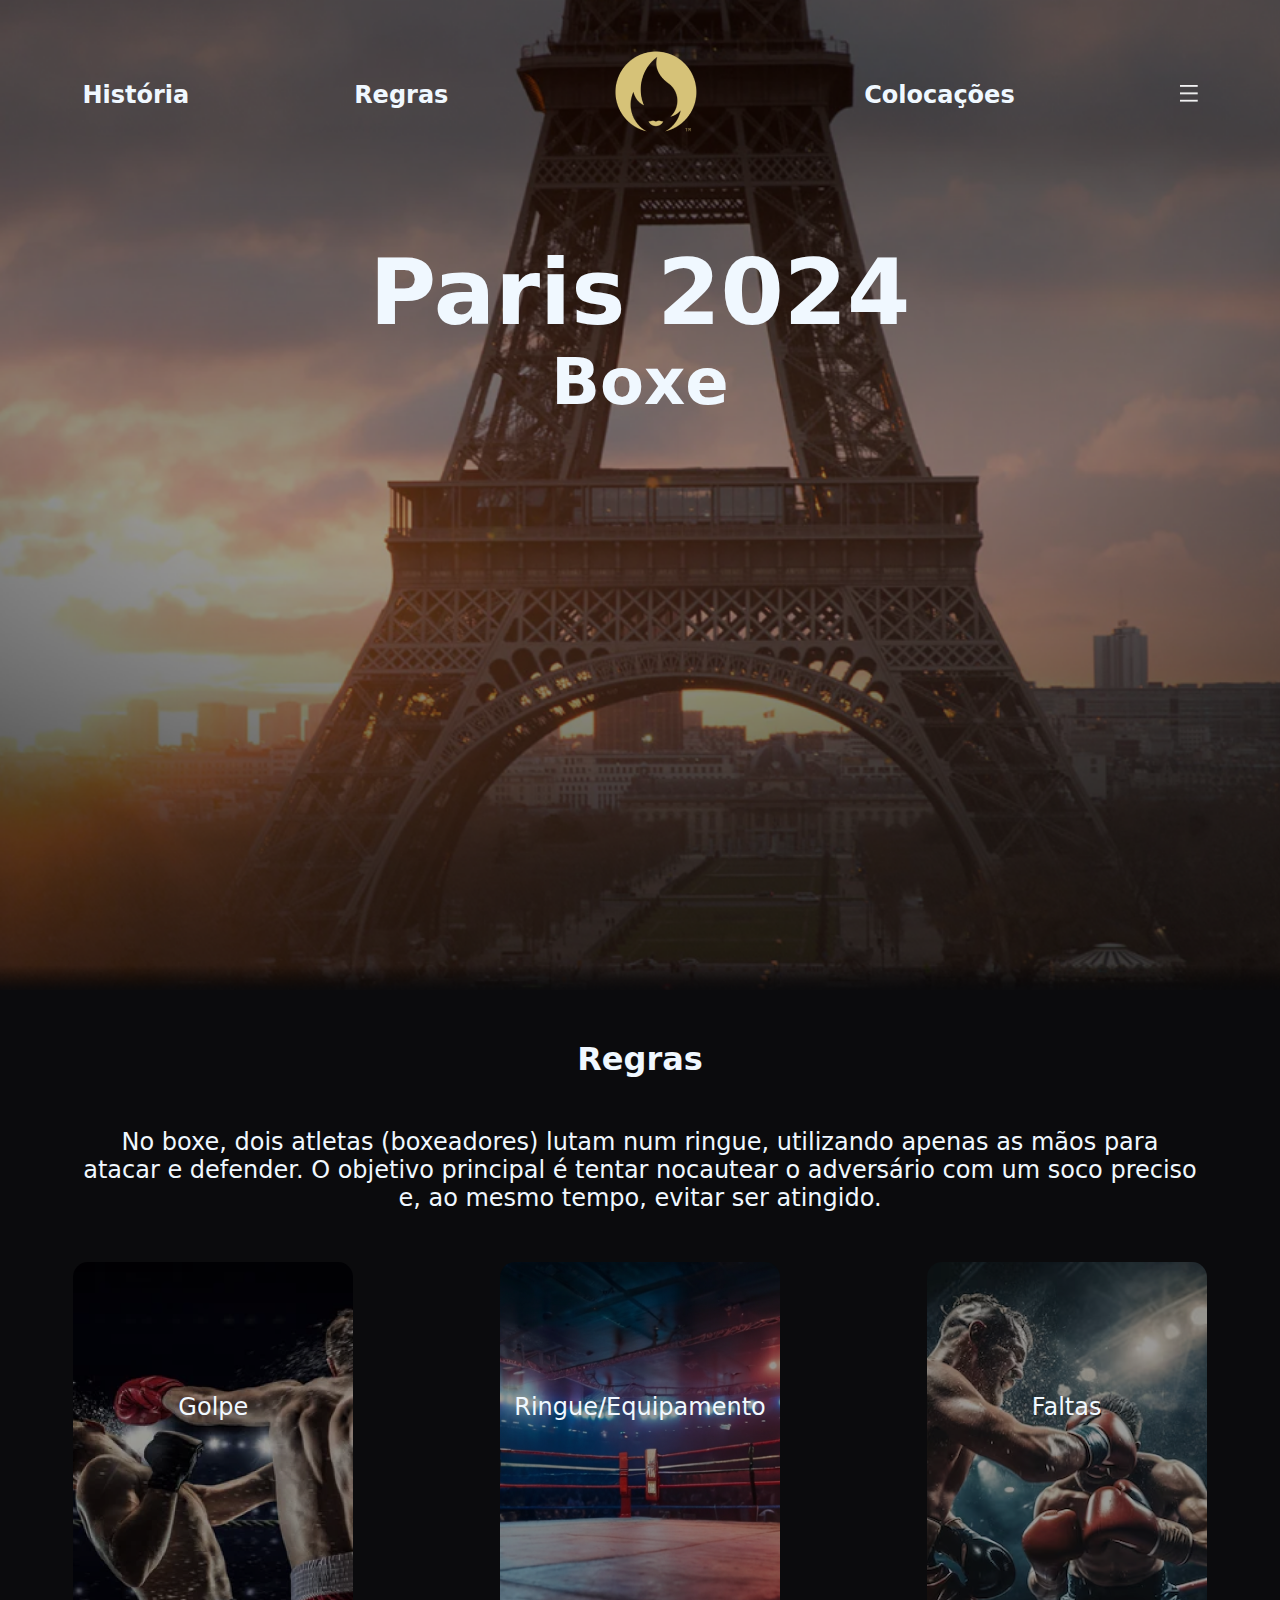
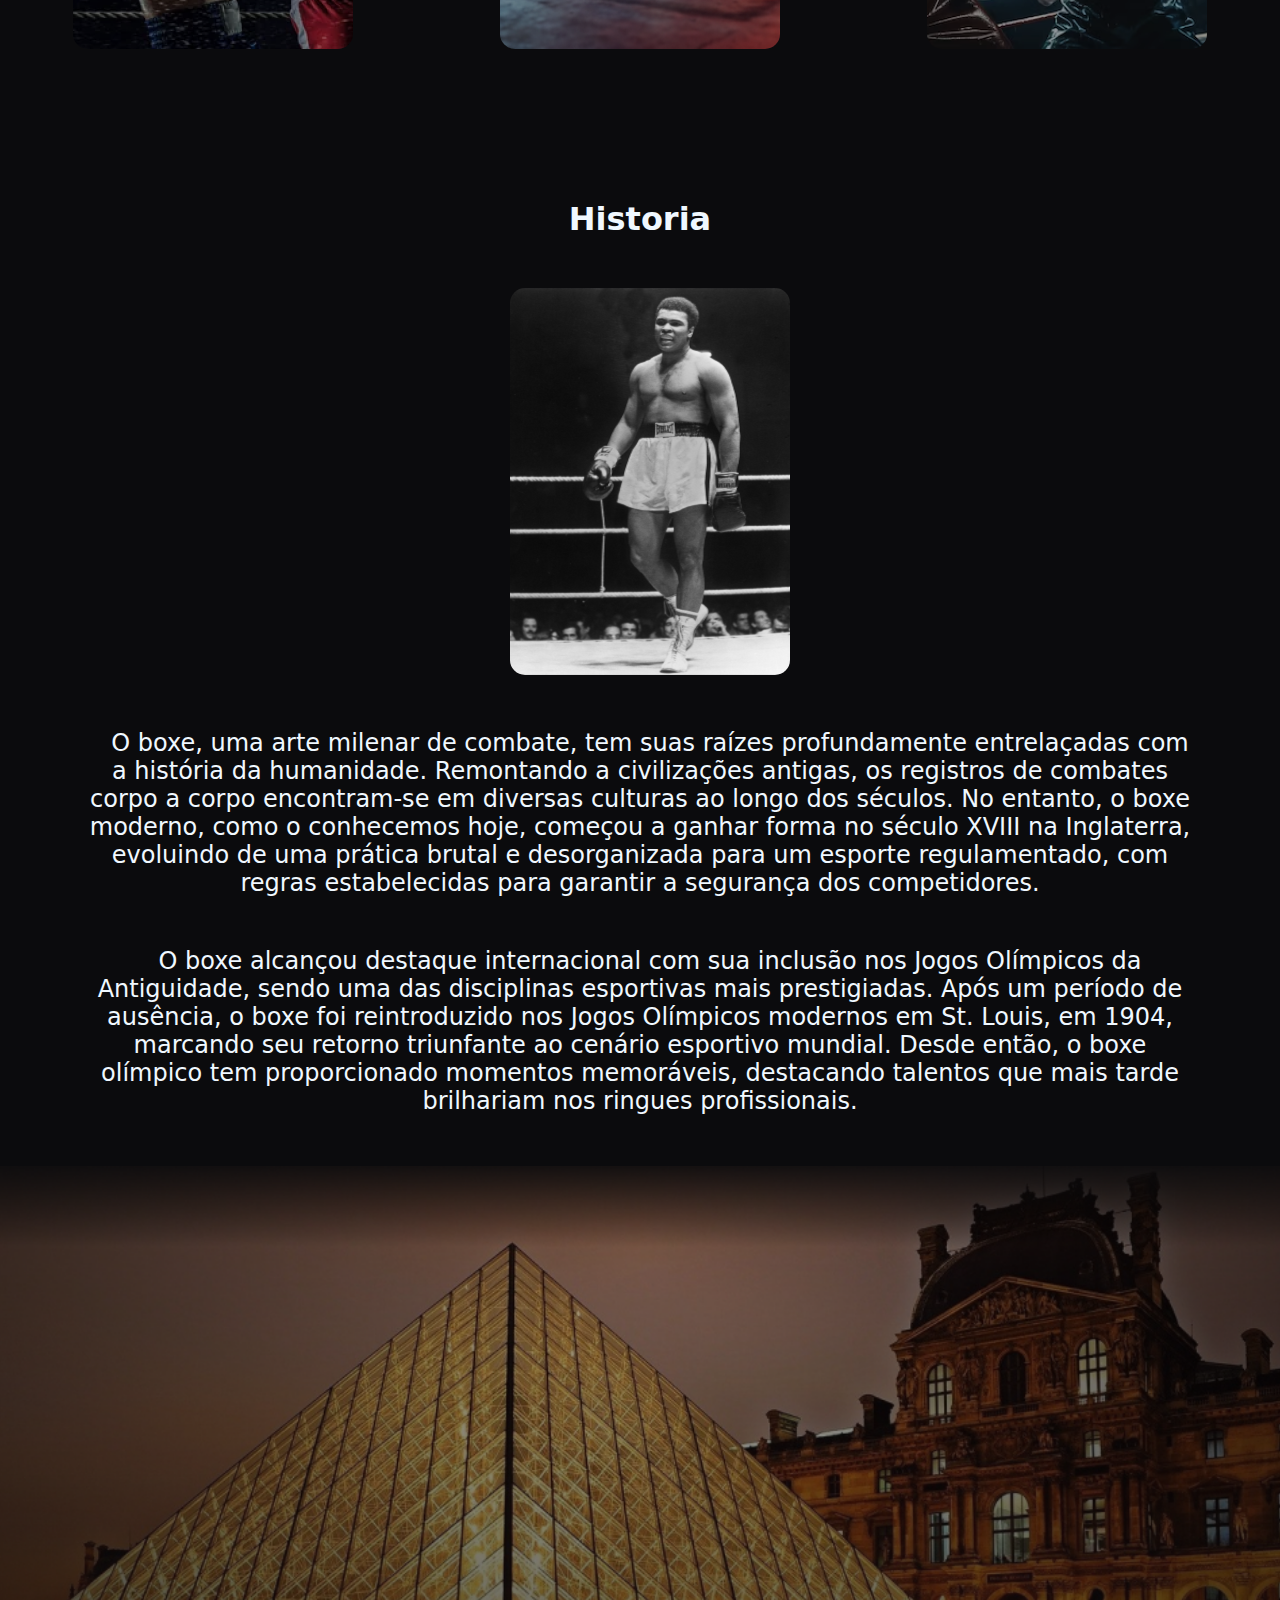
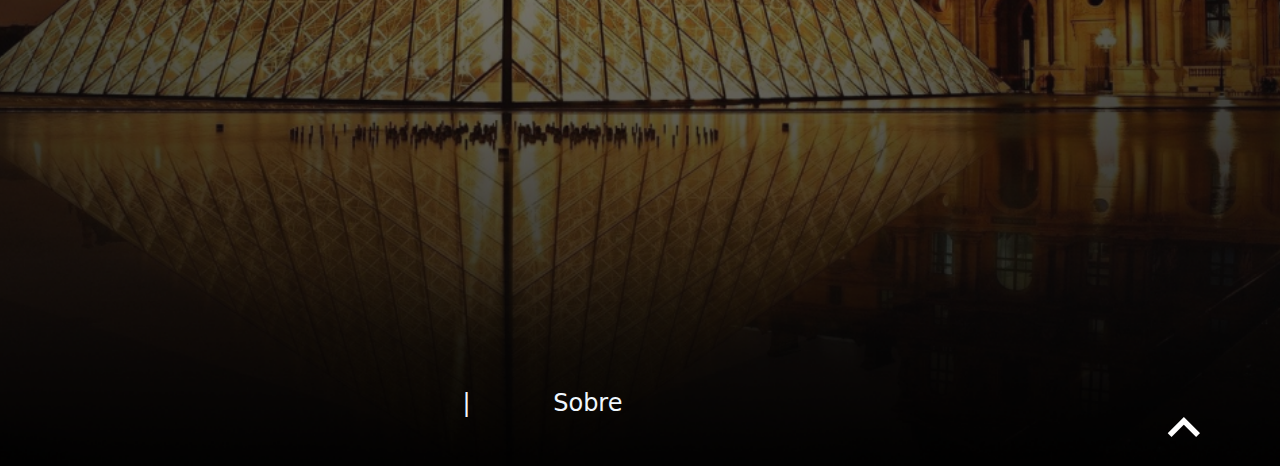
==== index.html @ e331cfc5 "Várias mudanças no css" ====
<!DOCTYPE html>
<html lang="pt-br">
<head>
    <meta charset="UTF-8">
    <meta name="viewport" content="width=device-width, initial-scale=1.0">
    <link rel="stylesheet" href="style.css">
    <title>Olímpiadas</title>
    
</head>
<body>
    <!-- PARTE INICIAL -->
    <section id="inicio"> 
        <div id="topo">
            <ul>
                <li>
                        <h4>História</h4>
                </li>
                <li>
                        <h4>Regras</h4>
                </li>
                <li>
                        <a href="index.html"><img src="imagens/image 9.png" alt=""></a>
                </li>
                <li>
                        <h4>Colocações</h4>
                </li>
                <li>
                        <a href="#"><img src="imagens/Group18.png" alt=""></a>
                </li>
            </ul>
        </div>
        <main>
            <h1>
                Paris 2024
            </h1>
            <h2>
                Boxe
            </h2>
        </main>
    </section> 
    <!-- FIM DA PARTE INICIAL -->

    <!-- PARTE DAS REGRAS -->
    <section id="regra"> 
        <h3>Regras</h3>
        <p class="conteudo">No boxe, dois atletas (boxeadores) lutam num ringue, utilizando apenas as mãos para atacar e defender. O objetivo principal é tentar nocautear o adversário com um soco preciso e, ao mesmo tempo, evitar ser atingido.</p>
        
        <div id="meio">
            <li class="golpe">
                <p>Golpe</p>
                <img src="imagens/golpes.png" alt="Golpes">
            </li>

            <li class="ringue">
                <p>Ringue/Equipamento</p>
                <img src="imagens/ring.png" alt="Ringe/Equipamentos">
            </li>

            <li class="falta"> 
                <p>Faltas</p>
                <img src="imagens/falta.png" alt="Faltas">
            </li>
        </div>

    </section> 
    <!-- FIM DA PARTE DAS REGRAS-->
    

    <!-- PARTE DA HITORIA -->
    <section id="historia"> 
        <h3>Historia</h3>
        <ul> 
            <li>
                <img src="imagens/image 8.png" alt="Lutador">
            </li>

            <li class="conteudo">
                <p>O boxe, uma arte milenar de combate, tem suas raízes profundamente entrelaçadas com a história da humanidade. Remontando a civilizações antigas, os registros de combates corpo a corpo encontram-se em diversas culturas ao longo dos séculos. No entanto, o boxe moderno, como o conhecemos hoje, começou a ganhar forma no século XVIII na Inglaterra, evoluindo de uma prática brutal e desorganizada para um esporte regulamentado, com regras estabelecidas para garantir a segurança dos competidores.
                </p>
            </li>

            <li class="conteudo">
                <p>O boxe alcançou destaque internacional com sua inclusão nos Jogos Olímpicos da Antiguidade, sendo uma das disciplinas esportivas mais prestigiadas. Após um período de ausência, o boxe foi reintroduzido nos Jogos Olímpicos modernos em St. Louis, em 1904, marcando seu retorno triunfante ao cenário esportivo mundial. Desde então, o boxe olímpico tem proporcionado momentos memoráveis, destacando talentos que mais tarde brilhariam nos ringues profissionais.</p>
            </li>
        </ul>

    </section> 
    <!-- FIM DA PARTE DE HISTORIA -->

    <!-- PARTE DO RODA PÉ-->
    <section id="footer"> 

        <footer>
            <ul>

                    <p>|   Sobre</p>

                <li>
                    <a href="index.html"><img src="imagens/Vector.png" alt=""></a>
                </li>
            </ul>
        </footer>
    </section> 
    <!-- FIM DA PARTE DE RODA PÉ -->

</body>
</html>
---- style.css ----
:root{
    --text: #F2F2F3;
    --background: #0B0B0D;
}
*{
    margin: auto;
}
html{
    font-family: system-ui, -apple-system, BlinkMacSystemFont, 'Segoe UI', Roboto, Oxygen, Ubuntu, Cantarell, 'Open Sans', 'Helvetica Neue', sans-serif;
    scroll-behavior: smooth;
    color:var(--text);
    overflow-x:hidden;
}
h1{
    font-size: 91px;
    font-weight: bold;
}
h2{
    font-size: 64px;
    font-weight: bold;
    text-align: center;
}
h3{
    font-size: 32px;
}
h4{
    font-size: 24px;
}
p{
    font-size: 24px;
}
body, html{
    background-color: #0B0B0D;
    position: relative;
    height: 100%;
    margin: 0;
    color: aliceblue;
}
li{
    list-style: none;
}
ul{
    margin: 0;
    padding: 0;
}

/* PARTE DO NAV  */

#topo ul{
    display: flex;
    justify-content: center;
    align-items: center;
}
#topo ul li{
    position: relative;
    display: contents;
}

/* PARTE QUE ESTÁ O INICIO */
#inicio{
    background: url(imagens/Background\ Paris.png);
    height: 110%;
    margin: 0;
    background-size: cover;
    background-position: center;
    background-repeat: no-repeat;
    text-decoration: none;
}
#topo{
    padding: 50px 0px;
}
#topo ul li{
    width: 100%;
    text-align: center;
    float: left;
    list-style: none;
    position: relative;
}
li a{
    color: aliceblue;
    text-decoration: none;
}
main{
   margin-top: 50px;
}
h1{
    text-align: center;
}


/* PARTE QUE ESTA AS REGRAS */
#regra{
    position: relative;
    height: auto;
    text-align: center;
}
#meio{
    display: flex;
}
#regra h3{
    margin: 50px 0px;
}
#regra .conteudo{
    margin: 50px 80px;
}
#regra #meio li{
    position: relative;
}
#regra #meio li img{
    display: block;
    margin: auto;
    border-radius: 15px;
    margin-bottom: 100px;
}
#regra #meio p{
    position: absolute;
    width: 100%;
    top: 27%;
}
@media(max-width: 800px) {
    #meio{
     display: block;
    }
    #meio li{
        margin-top: 10px;
    }
    .falta{
        margin-bottom: 100px;
    }
}




/* A PARTE QUE ESTÁ A HISTORIA */
#historia{
    height: auto;
    position: relative;
    background-repeat: no-repeat;
    background-size: cover;
    background-position: center;
    border: 1px solid #0B0B0D;
    background-color: #0B0B0D;

}
#historia h3{
    text-align: center;
    margin: 50px 0px;
}
#historia ul{
    margin: 50px 0px;
}
#historia ul li{
    text-indent: 20px;
    display: block;
    text-align: center;
}
#historia ul .conteudo{
    margin: 50px 80px;
}
#historia ul li img{
    border-radius: 15px;
}


/* FOOTER */
#footer{
    height: 100%;
    background-image: url(imagens/Background\ FooterParis.png);
    background-repeat: no-repeat;
    background-size: cover;
    background-position: center;
    position: relative;
}
footer {
    width: 100%;
    text-align: end;
    position: absolute;
    bottom: 0;

}

footer li{
    margin-right: 80px;
    padding-bottom: 25px;
}
footer p{
    text-align: center;
    word-spacing: 75px;
    margin-left: -195px;
}
footer ul li a{
    cursor: pointer;
}
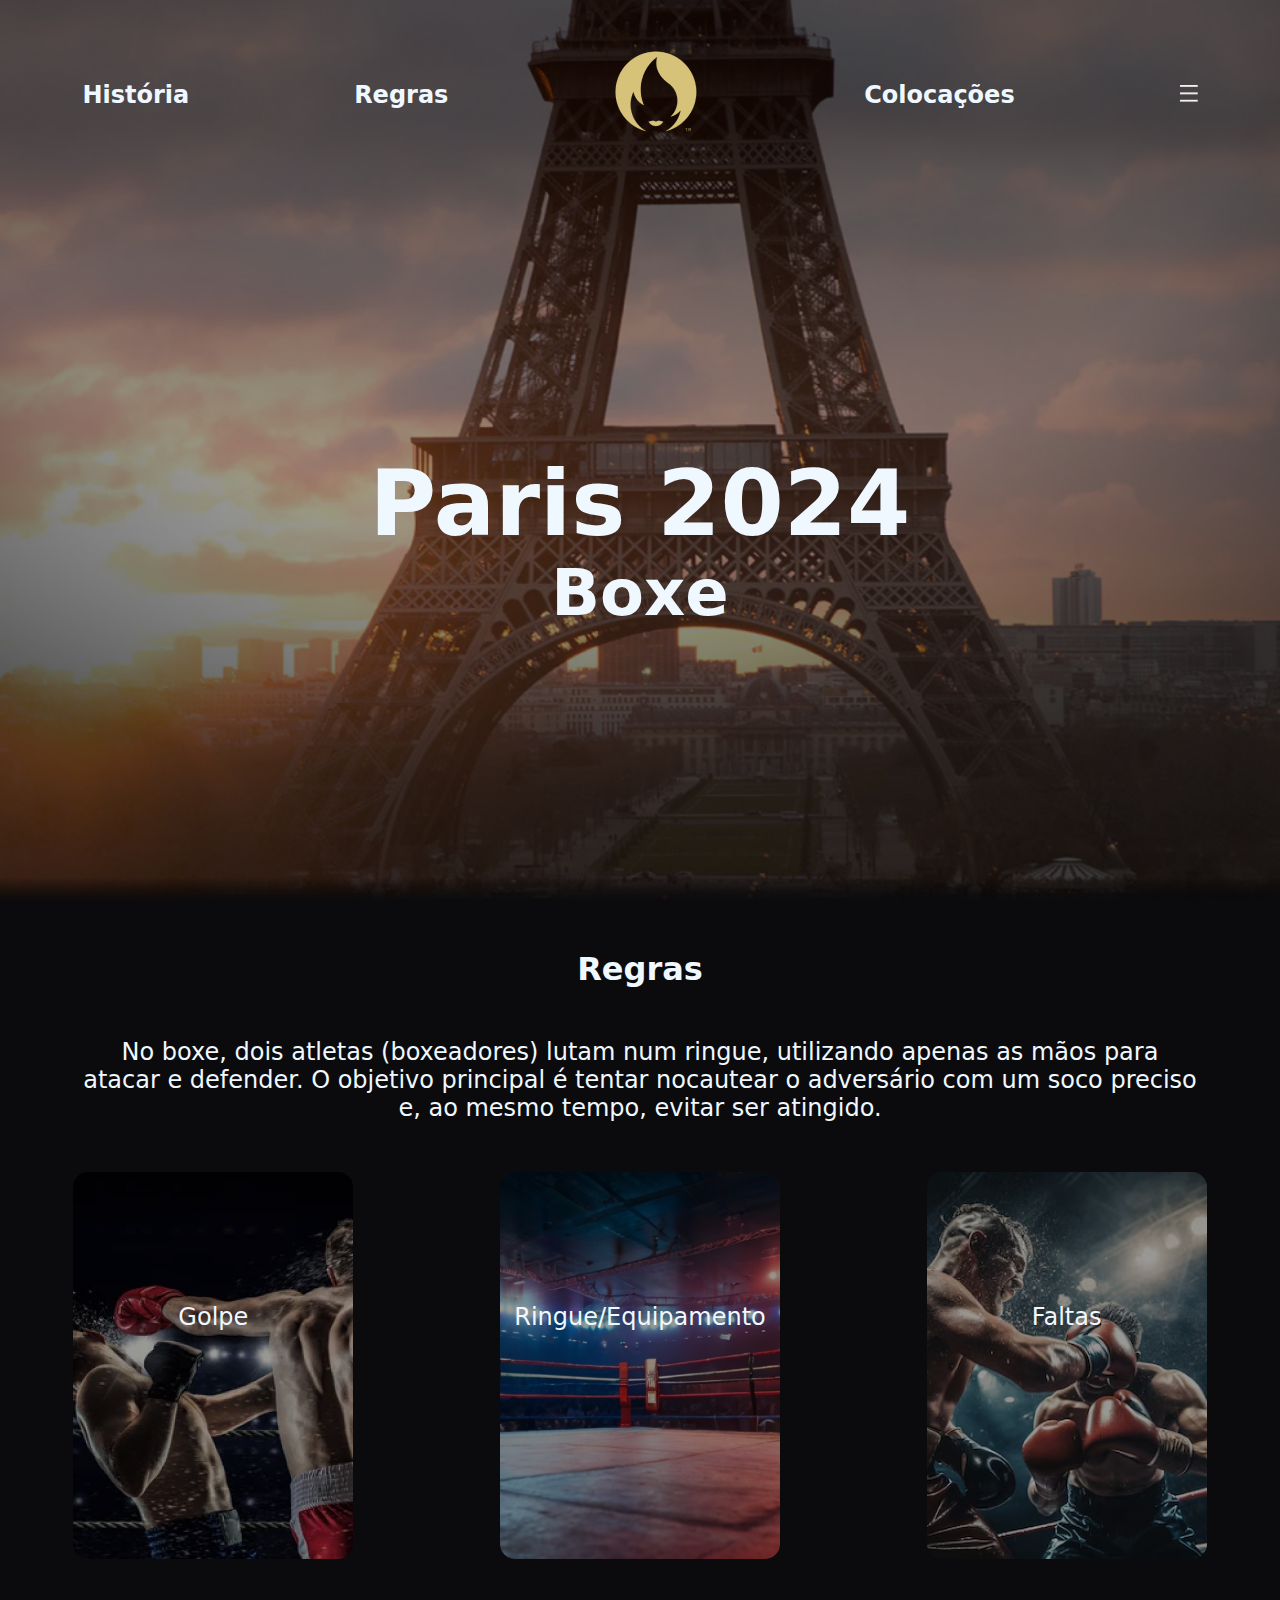
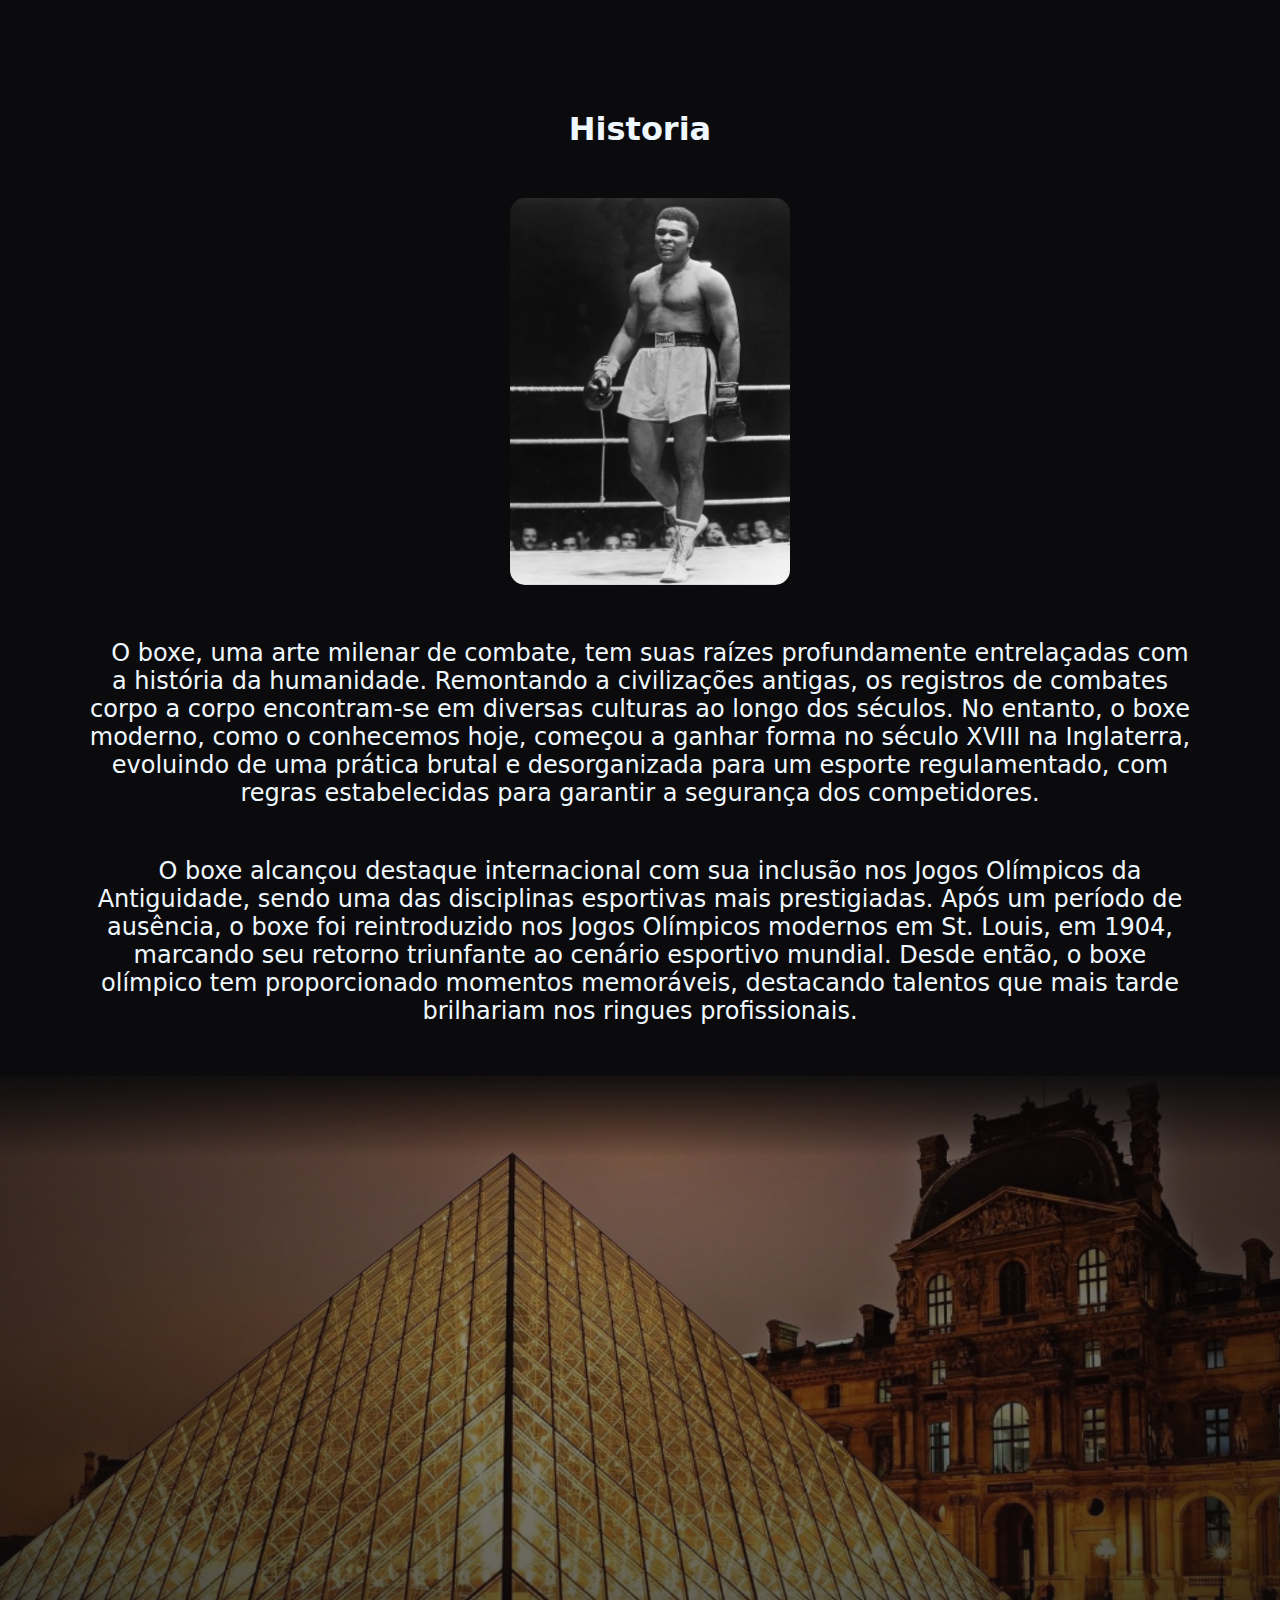
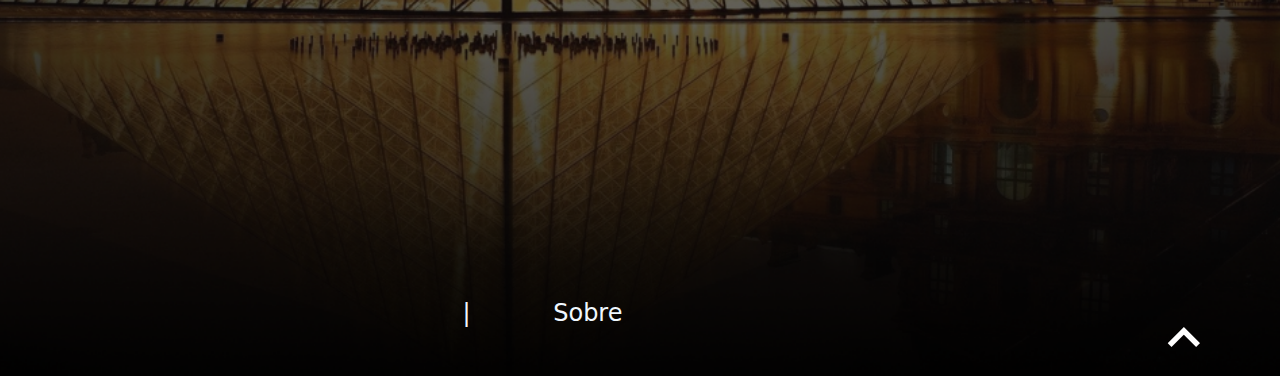
==== commit 34ad1016: "Scroll behavior adicionado" ====
--- a/index.html
+++ b/index.html
@@ -13,10 +13,10 @@
         <div id="topo">
             <ul>
                 <li>
-                        <h4>História</h4>
+                        <a href="#historia"><h4>História</h4></a>
                 </li>
                 <li>
-                        <h4>Regras</h4>
+                        <a href="#regra"><h4>Regras</h4></a>
                 </li>
                 <li>
                         <a href="index.html"><img src="imagens/image 9.png" alt=""></a>
@@ -61,7 +61,6 @@
                 <img src="imagens/falta.png" alt="Faltas">
             </li>
         </div>
-
     </section> 
     <!-- FIM DA PARTE DAS REGRAS-->
     
@@ -96,7 +95,7 @@
                     <p>|   Sobre</p>
 
                 <li>
-                    <a href="index.html"><img src="imagens/Vector.png" alt=""></a>
+                    <a href="#inicio"><img src="imagens/Vector.png" alt=""></a>
                 </li>
             </ul>
         </footer>
--- a/style.css
+++ b/style.css
@@ -5,6 +5,10 @@
 *{
     margin: auto;
 }
+html {
+    scroll-behavior: smooth; 
+}
+
 html{
     font-family: system-ui, -apple-system, BlinkMacSystemFont, 'Segoe UI', Roboto, Oxygen, Ubuntu, Cantarell, 'Open Sans', 'Helvetica Neue', sans-serif;
     scroll-behavior: smooth;
@@ -45,7 +49,6 @@
 }
 
 /* PARTE DO NAV  */
-
 #topo ul{
     display: flex;
     justify-content: center;
@@ -59,7 +62,7 @@
 /* PARTE QUE ESTÁ O INICIO */
 #inicio{
     background: url(imagens/Background\ Paris.png);
-    height: 110%;
+    height: 100%;
     margin: 0;
     background-size: cover;
     background-position: center;
@@ -81,7 +84,10 @@
     text-decoration: none;
 }
 main{
-   margin-top: 50px;
+    position: absolute;
+    top: 60%;
+    left: 50%;
+    transform: translate(-50%,-50%);
 }
 h1{
     text-align: center;
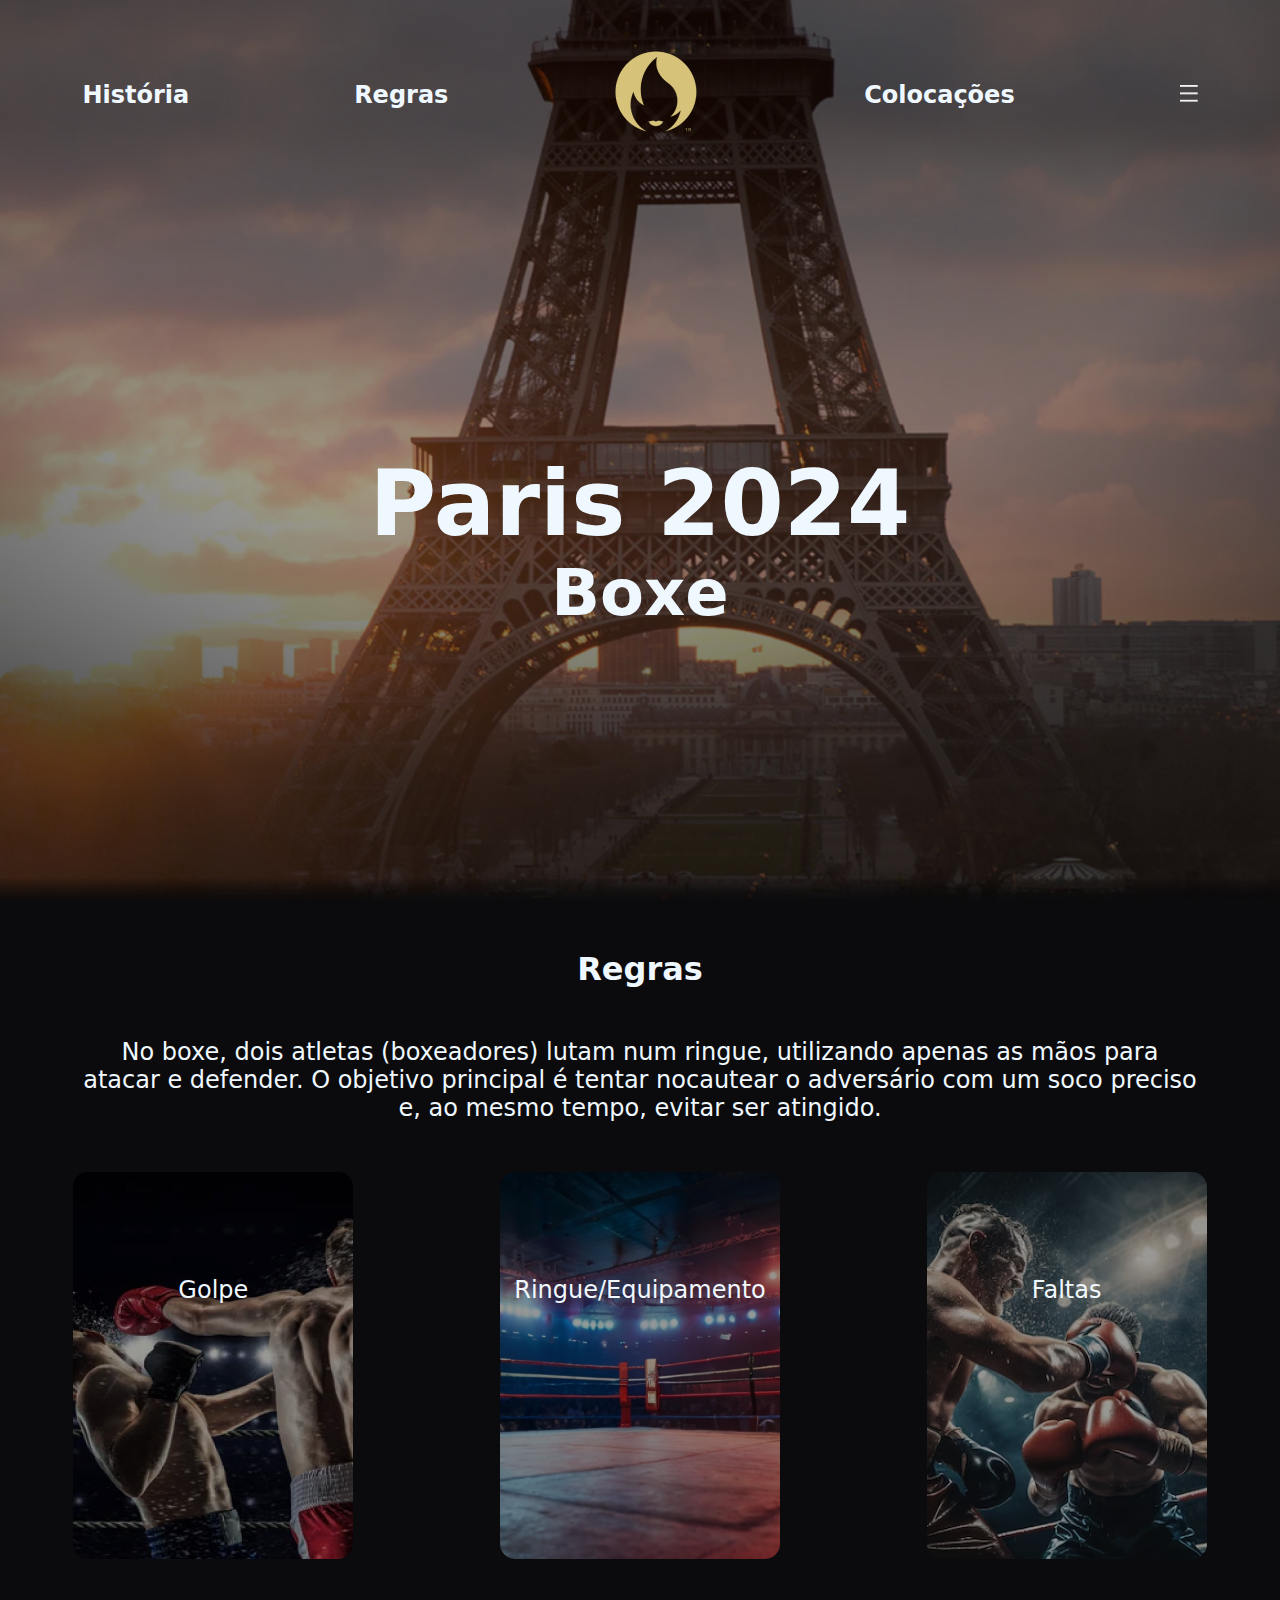
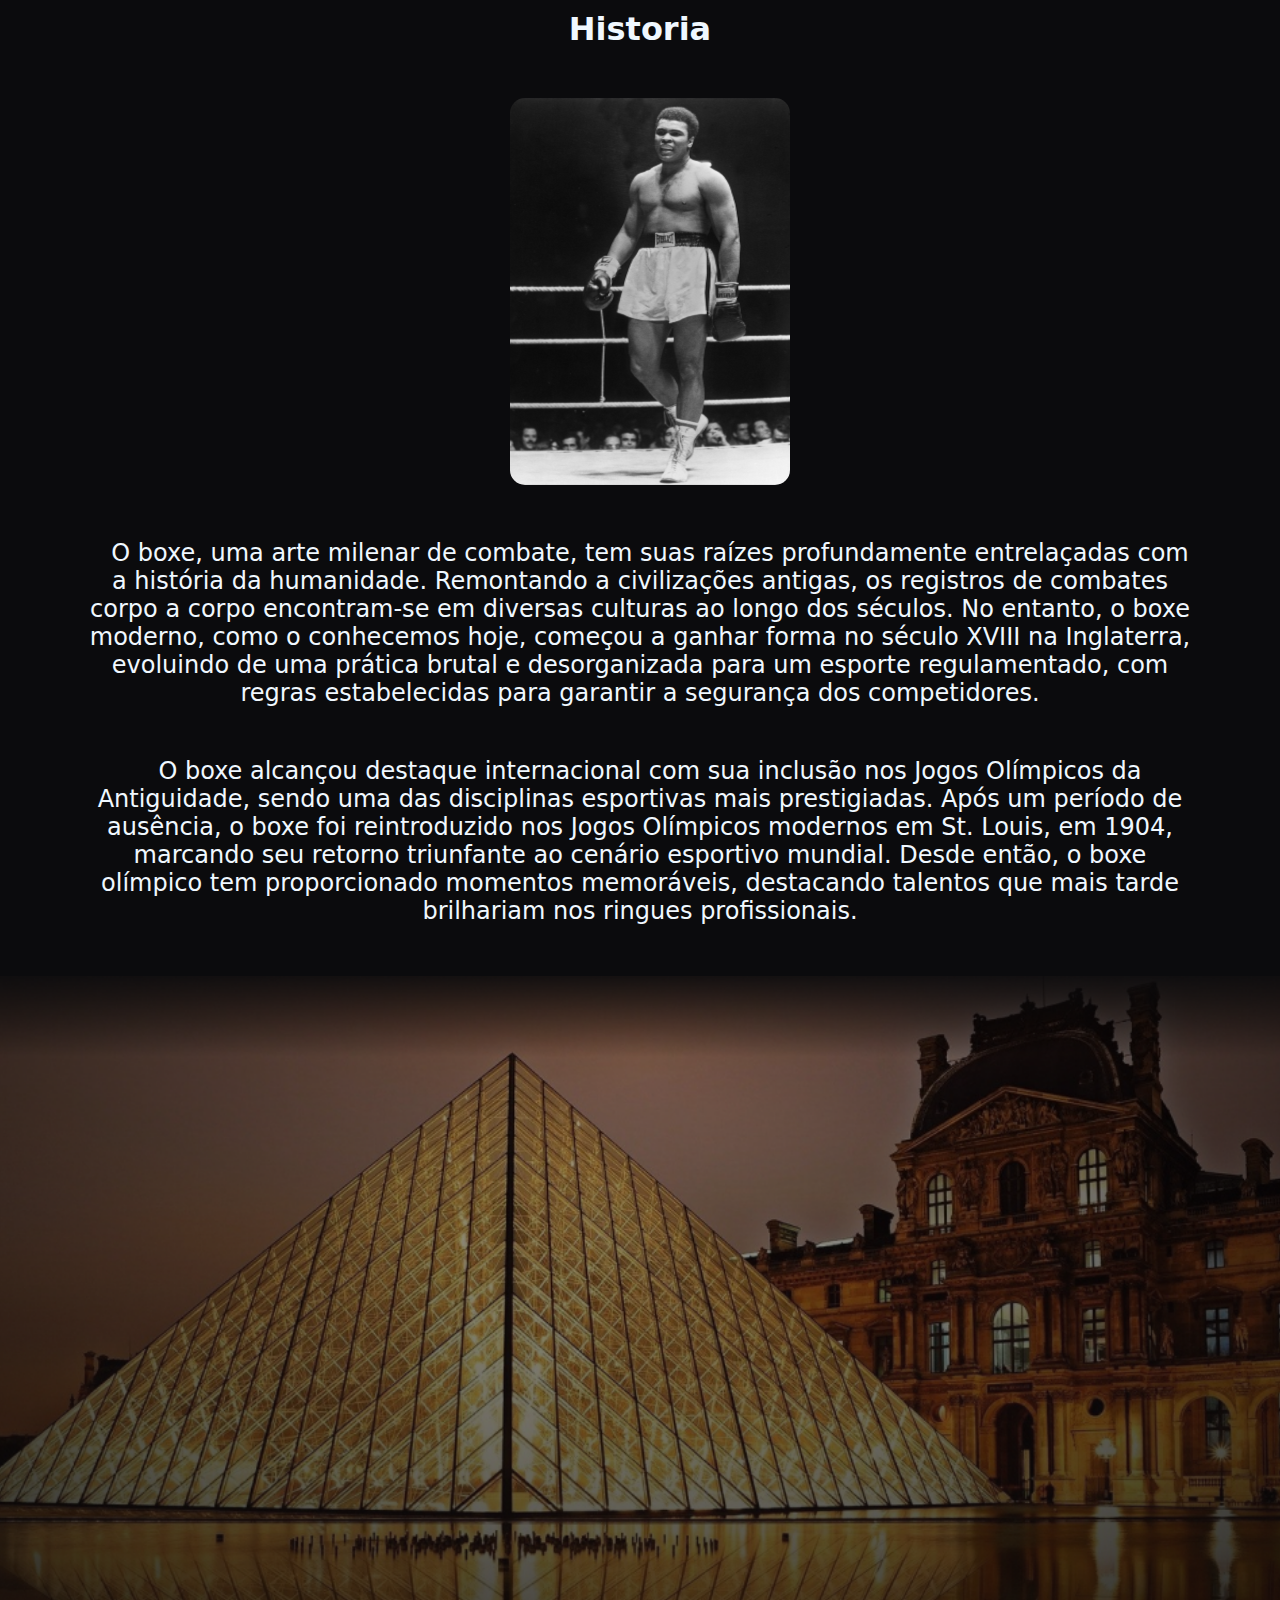
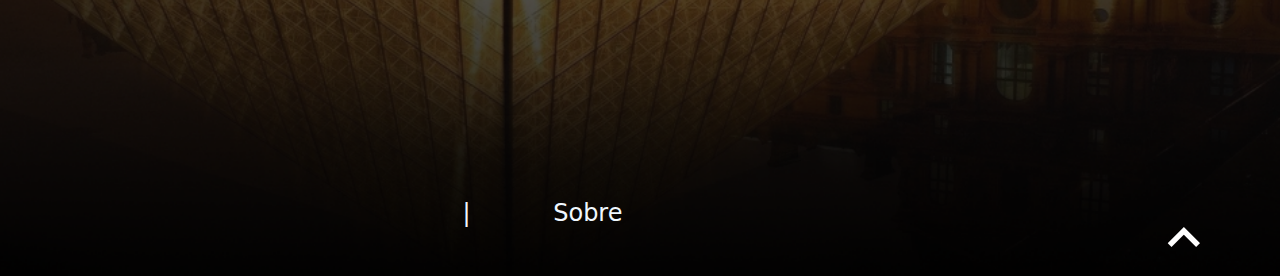
==== commit 8727c7f6: "Pop-up do golpe em desenvolvimento" ====
--- a/index.html
+++ b/index.html
@@ -1,106 +1,193 @@
 <!DOCTYPE html>
 <html lang="pt-br">
-<head>
-    <meta charset="UTF-8">
-    <meta name="viewport" content="width=device-width, initial-scale=1.0">
-    <link rel="stylesheet" href="style.css">
+  <head>
+    <meta charset="UTF-8" />
+    <meta name="viewport" content="width=device-width, initial-scale=1.0" />
+    <link rel="stylesheet" href="style.css" />
+    <script src="falta.js" defer></script>
+
     <title>Olímpiadas</title>
-    
-</head>
-<body>
+  </head>
+  <body>
     <!-- PARTE INICIAL -->
-    <section id="inicio"> 
-        <div id="topo">
-            <ul>
-                <li>
-                        <a href="#historia"><h4>História</h4></a>
-                </li>
-                <li>
-                        <a href="#regra"><h4>Regras</h4></a>
-                </li>
-                <li>
-                        <a href="index.html"><img src="imagens/image 9.png" alt=""></a>
-                </li>
-                <li>
-                        <h4>Colocações</h4>
-                </li>
-                <li>
-                        <a href="#"><img src="imagens/Group18.png" alt=""></a>
-                </li>
-            </ul>
-        </div>
-        <main>
-            <h1>
-                Paris 2024
-            </h1>
-            <h2>
-                Boxe
-            </h2>
-        </main>
-    </section> 
+    <section id="inicio">
+      <div id="topo">
+        <ul>
+          <li>
+            <a href="#historia"><h4>História</h4></a>
+          </li>
+          <li>
+            <a href="#regra"><h4>Regras</h4></a>
+          </li>
+          <li>
+            <a href="index.html"><img src="imagens/image 9.png" alt="" /></a>
+          </li>
+          <li>
+            <h4>Colocações</h4>
+          </li>
+          <li>
+            <a href="#"><img src="imagens/Group18.png" alt="" /></a>
+          </li>
+        </ul>
+      </div>
+      <main>
+        <h1>Paris 2024</h1>
+        <h2>Boxe</h2>
+      </main>
+    </section>
     <!-- FIM DA PARTE INICIAL -->
 
     <!-- PARTE DAS REGRAS -->
-    <section id="regra"> 
-        <h3>Regras</h3>
-        <p class="conteudo">No boxe, dois atletas (boxeadores) lutam num ringue, utilizando apenas as mãos para atacar e defender. O objetivo principal é tentar nocautear o adversário com um soco preciso e, ao mesmo tempo, evitar ser atingido.</p>
-        
-        <div id="meio">
-            <li class="golpe">
-                <p>Golpe</p>
-                <img src="imagens/golpes.png" alt="Golpes">
-            </li>
+    <section id="regra">
+      <h3>Regras</h3>
+      <p class="conteudo">
+        No boxe, dois atletas (boxeadores) lutam num ringue, utilizando apenas
+        as mãos para atacar e defender. O objetivo principal é tentar nocautear
+        o adversário com um soco preciso e, ao mesmo tempo, evitar ser atingido.
+      </p>
 
-            <li class="ringue">
-                <p>Ringue/Equipamento</p>
-                <img src="imagens/ring.png" alt="Ringe/Equipamentos">
-            </li>
+      <div id="meio">
+        <li class="golpe">
+          <p class="centralizado">Golpe</p>
 
-            <li class="falta"> 
-                <p>Faltas</p>
-                <img src="imagens/falta.png" alt="Faltas">
-            </li>
-        </div>
-    </section> 
+          <button id="botaogolpe" class="stylepop"></button>
+          <!--BOTÃO DOS GOLPES-->
+          <dialog id="popgolpe" class="styledentropop">
+            <nav id="fechar"><button>x</button></nav>
+            <ul>
+              <h2>
+                Jab ou Reto com a mão adiantada / Direto ou Reto com a mão
+                atrasada
+              </h2>
+              <p>
+                O jab (reto da mão daiantada) seve para medir a distância e/ou
+                para "cegar" ou abrir a a guarda do adversário para o Direto
+                (reto da mão atrasada), por este motivo não deve existir pausa
+                entre os golpes, assim que quando o primeiro atinge o alvo ou
+                cumpre sua função, o segundo golpe já estar sendo lançado com
+                força. <br />
+                Recorando que ambos os golpes devem ser lançados como um
+                "chicote", ou seja se desenrolando por toda a cadeia cinemática,
+                partindo do solo e ao chegar em seu alvo deve retornar
+                rapidamente a posição inicial da parada de combate (guarda).
+              </p>
+              <div id="botaolateral"> <button id="boataodireita"><img src="imagens/Vectorrigth.png" alt=""></button></div>
+              <dialog id="popdireita" class="styledentropop"> 
+                <div id="fechar"><button>x</button></div>
+                <h2>Ganchos</h2>
+                <p>O gancho no boxe pode ser lançado com qualquer mão e é um dos 4 socos básicos no boxe (jab, cruzados, ganchos e uppercuts). Normalmente mirado para o lado da cabeça ou do maxilar tem mais potência que os socos retos, mas o arco do soco torna um pouco mais fácil de bloquear. <br><br>O posicionamento do polegar ao arremessar um gancho é de suma importância. As duas opções são que o polegar esteja voltado para cima ou a palma da mão para baixo. E a resposta correta é que ambas são formas adequadas do gancho.</p>
+                <h2>Uppercuts ou gancho ascendente vertical</h2>
+                <p>O uppercut no boxe é um soco dado com um movimento para cima. Na maioria das vezes é usado no curto intervalo de luta, mas também é eficaz a meia distância. É quase nunca um soco que você usaria a longa distância (um uppercut normalmente termina com o antebraço perpendicular ao solo, o que limita a distância que você pode alvejar).</p>
+                <h2>Overhand</h2>
+                <p>O overhand é um soco dado com a mão de trás e viaja sobre a cabeça de forma laçada. É um soco largo e perigoso que requer um bom timing para pousar, porque é mais fácil ver este soco vindo de longe.</p>
+
+              </dialog>
+              <h2>Cruzado</h2>
+
+              <p>
+                O Cruzado no boxe é um dos golpes básicos, é relativamente fácil
+                de executar, pode ser preparada de muitas maneiras e também pode
+                ser usada sozinha
+                <br /><br />
+                A força da greve é gerada pela reviravolta no corpo. Em primeiro
+                lugar, dirija o pe de trás para o chão, gere a força através de
+                seus quadris e incline-se ligeiramente para frente distribuindo
+                o peso de trás para frente. Não conduza a mão primeira, a cruz
+                começa com a rotação do corppo e a mão segue e distribui a força
+                gerada através do corpo. <br />
+                É assim que se dá um soco mais forte.
+              </p>
+            </ul>
+          </dialog>
+          <img src="imagens/golpes.png" alt="Golpes" />
+        </li>
+
+        <li class="ringue">
+          <p class="centralizado">Ringue/Equipamento</p>
+
+          <button class="stylepop"></button>
+          <!--BOTÃO DO RINGUE-->
+
+          <img src="imagens/ring.png" alt="Ringe/Equipamentos" />
+        </li>
+
+        <li class="falta">
+          <p class="centralizado">Faltas</p>
+
+          <button id="botaofalta" class="stylepop"></button>
+          <!--BOTÃO DAS FALTAS-->
+
+          <img src="imagens/falta.png" alt="Faltas" />
+
+          <dialog id="popfalta" class="styledentropop">
+            <nav id="fechar">
+              <button>x</button>
+            </nav>
+
+            <h2>Faltas</h2>
+            <nav>
+              <p>Algumas ações são impedidas por normas gerais. São elas:</p>
+              <li>Golpear o adversário abaixo da cintura;</li>
+              <li>Atacar o adversário quando ele estiver caído;</li>
+              <li>Morder a orelha;</li>
+              <li>Atacar com a parte interna da mão, antebraço ou cotovelo;</li>
+              <li>Agarrar-se nas cordas de limite;</li>
+              <li>Agarrar o adversário em excesso.</li>
+            </nav>
+          </dialog>
+        </li>
+      </div>
+    </section>
     <!-- FIM DA PARTE DAS REGRAS-->
-    
 
     <!-- PARTE DA HITORIA -->
-    <section id="historia"> 
-        <h3>Historia</h3>
-        <ul> 
-            <li>
-                <img src="imagens/image 8.png" alt="Lutador">
-            </li>
+    <section id="historia">
+      <h3>Historia</h3>
+      <ul>
+        <li>
+          <img src="imagens/image 8.png" alt="Lutador" />
+        </li>
 
-            <li class="conteudo">
-                <p>O boxe, uma arte milenar de combate, tem suas raízes profundamente entrelaçadas com a história da humanidade. Remontando a civilizações antigas, os registros de combates corpo a corpo encontram-se em diversas culturas ao longo dos séculos. No entanto, o boxe moderno, como o conhecemos hoje, começou a ganhar forma no século XVIII na Inglaterra, evoluindo de uma prática brutal e desorganizada para um esporte regulamentado, com regras estabelecidas para garantir a segurança dos competidores.
-                </p>
-            </li>
+        <li class="conteudo">
+          <p>
+            O boxe, uma arte milenar de combate, tem suas raízes profundamente
+            entrelaçadas com a história da humanidade. Remontando a civilizações
+            antigas, os registros de combates corpo a corpo encontram-se em
+            diversas culturas ao longo dos séculos. No entanto, o boxe moderno,
+            como o conhecemos hoje, começou a ganhar forma no século XVIII na
+            Inglaterra, evoluindo de uma prática brutal e desorganizada para um
+            esporte regulamentado, com regras estabelecidas para garantir a
+            segurança dos competidores.
+          </p>
+        </li>
 
-            <li class="conteudo">
-                <p>O boxe alcançou destaque internacional com sua inclusão nos Jogos Olímpicos da Antiguidade, sendo uma das disciplinas esportivas mais prestigiadas. Após um período de ausência, o boxe foi reintroduzido nos Jogos Olímpicos modernos em St. Louis, em 1904, marcando seu retorno triunfante ao cenário esportivo mundial. Desde então, o boxe olímpico tem proporcionado momentos memoráveis, destacando talentos que mais tarde brilhariam nos ringues profissionais.</p>
-            </li>
-        </ul>
-
-    </section> 
+        <li class="conteudo">
+          <p>
+            O boxe alcançou destaque internacional com sua inclusão nos Jogos
+            Olímpicos da Antiguidade, sendo uma das disciplinas esportivas mais
+            prestigiadas. Após um período de ausência, o boxe foi reintroduzido
+            nos Jogos Olímpicos modernos em St. Louis, em 1904, marcando seu
+            retorno triunfante ao cenário esportivo mundial. Desde então, o boxe
+            olímpico tem proporcionado momentos memoráveis, destacando talentos
+            que mais tarde brilhariam nos ringues profissionais.
+          </p>
+        </li>
+      </ul>
+    </section>
     <!-- FIM DA PARTE DE HISTORIA -->
 
     <!-- PARTE DO RODA PÉ-->
-    <section id="footer"> 
+    <section id="footer">
+      <footer>
+        <ul>
+          <p>| Sobre</p>
 
-        <footer>
-            <ul>
-
-                    <p>|   Sobre</p>
-
-                <li>
-                    <a href="#inicio"><img src="imagens/Vector.png" alt=""></a>
-                </li>
-            </ul>
-        </footer>
-    </section> 
+          <li>
+            <a href="#inicio"><img src="imagens/Vector.png" alt="" /></a>
+          </li>
+        </ul>
+      </footer>
+    </section>
     <!-- FIM DA PARTE DE RODA PÉ -->
-
-</body>
-</html>+  </body>
+</html>
--- a/style.css
+++ b/style.css
@@ -1,200 +1,277 @@
-:root{
-    --text: #F2F2F3;
-    --background: #0B0B0D;
-}
-*{
-    margin: auto;
+:root {
+  --text: #f2f2f3;
+  --background: #0b0b0d;
+}
+* {
+  margin: auto;
 }
 html {
-    scroll-behavior: smooth; 
-}
-
-html{
-    font-family: system-ui, -apple-system, BlinkMacSystemFont, 'Segoe UI', Roboto, Oxygen, Ubuntu, Cantarell, 'Open Sans', 'Helvetica Neue', sans-serif;
-    scroll-behavior: smooth;
-    color:var(--text);
-    overflow-x:hidden;
-}
-h1{
-    font-size: 91px;
-    font-weight: bold;
-}
-h2{
-    font-size: 64px;
-    font-weight: bold;
-    text-align: center;
-}
-h3{
-    font-size: 32px;
-}
-h4{
+  scroll-behavior: smooth;
+}
+
+html {
+  font-family: system-ui, -apple-system, BlinkMacSystemFont, "Segoe UI", Roboto,
+    Oxygen, Ubuntu, Cantarell, "Open Sans", "Helvetica Neue", sans-serif;
+  scroll-behavior: smooth;
+  color: var(--text);
+  overflow-x: hidden;
+}
+h1 {
+  font-size: 91px;
+  font-weight: bold;
+}
+h2 {
+  font-size: 64px;
+  font-weight: bold;
+  text-align: center;
+}
+h3 {
+  font-size: 32px;
+}
+h4 {
+  font-size: 24px;
+}
+p {
+  font-size: 24px;
+}
+body,
+html {
+  background-color: #0b0b0d;
+  position: relative;
+  height: 100%;
+  margin: 0;
+  color: aliceblue;
+}
+li {
+  list-style: none;
+}
+ul {
+  margin: 0;
+  padding: 0;
+}
+
+/* PARTE DO NAV  */
+#topo ul {
+  display: flex;
+  justify-content: center;
+  align-items: center;
+}
+#topo ul li {
+  position: relative;
+  display: contents;
+}
+
+/* PARTE QUE ESTÁ O INICIO */
+#inicio {
+  background: url(imagens/Background\ Paris.png);
+  height: 100%;
+  margin: 0;
+  background-size: cover;
+  background-position: center;
+  background-repeat: no-repeat;
+  text-decoration: none;
+}
+#topo {
+  padding: 50px 0px;
+}
+#topo ul li {
+  width: 100%;
+  text-align: center;
+  float: left;
+  list-style: none;
+  position: relative;
+}
+li a {
+  color: aliceblue;
+  text-decoration: none;
+}
+main {
+  position: absolute;
+  top: 60%;
+  left: 50%;
+  transform: translate(-50%, -50%);
+}
+h1 {
+  text-align: center;
+}
+
+/* PARTE QUE ESTA AS REGRAS */
+#regra {
+  position: relative;
+  height: auto;
+  text-align: center;
+}
+#meio {
+  display: flex;
+}
+#regra h3 {
+  margin: 50px 0px;
+}
+#regra .conteudo {
+  margin: 50px 80px;
+}
+#regra #meio li {
+  position: relative;
+}
+#regra #meio li img {
+  display: block;
+  margin: auto;
+  border-radius: 15px;
+}
+#regra #meio .centralizado {
+  position: absolute;
+  width: 100%;
+  top: 27%;
+}
+@media (max-width: 800px) {
+  #meio {
+    display: block;
+  }
+  #meio li {
+    margin-top: 10px;
+  }
+  .falta {
+    margin-bottom: 100px;
+  }
+}
+
+/* A PARTE QUE ESTÁ A HISTORIA */
+#historia {
+  height: auto;
+  position: relative;
+  background-repeat: no-repeat;
+  background-size: cover;
+  background-position: center;
+  border: 1px solid #0b0b0d;
+  background-color: #0b0b0d;
+}
+#historia h3 {
+  text-align: center;
+  margin: 50px 0px;
+}
+#historia ul {
+  margin: 50px 0px;
+}
+#historia ul li {
+  text-indent: 20px;
+  display: block;
+  text-align: center;
+}
+#historia ul .conteudo {
+  margin: 50px 80px;
+}
+#historia ul li img {
+  border-radius: 15px;
+}
+
+/* FOOTER */
+#footer {
+  height: 100%;
+  background-image: url(imagens/Background\ FooterParis.png);
+  background-repeat: no-repeat;
+  background-size: cover;
+  background-position: center;
+  position: relative;
+}
+footer {
+  width: 100%;
+  text-align: end;
+  position: absolute;
+  bottom: 0;
+}
+
+footer li {
+  margin-right: 80px;
+  padding-bottom: 25px;
+}
+footer p {
+  text-align: center;
+  word-spacing: 75px;
+  margin-left: -195px;
+}
+footer ul li a {
+  cursor: pointer;
+}
+
+/*POP-UP*/
+.stylepop {
+  position: absolute;
+  height: 79.8%;
+  width: 100%;
+  transform: translate(-50%);
+  border: none;
+  appearance: none;
+  background-color: transparent;
+  border-radius: 5%;
+  cursor: pointer;
+}
+
+.styledentropop {
+  width: 80%;
+  height: 80%;
+  border-radius: 14px;
+  box-shadow: 0 0 1em rgb(0 0 0/ 1);
+  border: none;
+  background-size: cover;
+  background-position: center;
+  color: aliceblue;
+
+  h2 {
     font-size: 24px;
-}
-p{
-    font-size: 24px;
-}
-body, html{
-    background-color: #0B0B0D;
-    position: relative;
-    height: 100%;
-    margin: 0;
-    color: aliceblue;
-}
-li{
-    list-style: none;
-}
-ul{
-    margin: 0;
-    padding: 0;
-}
-
-/* PARTE DO NAV  */
-#topo ul{
-    display: flex;
-    justify-content: center;
-    align-items: center;
-}
-#topo ul li{
-    position: relative;
-    display: contents;
-}
-
-/* PARTE QUE ESTÁ O INICIO */
-#inicio{
-    background: url(imagens/Background\ Paris.png);
-    height: 100%;
-    margin: 0;
-    background-size: cover;
-    background-position: center;
-    background-repeat: no-repeat;
-    text-decoration: none;
-}
-#topo{
-    padding: 50px 0px;
-}
-#topo ul li{
-    width: 100%;
-    text-align: center;
-    float: left;
-    list-style: none;
-    position: relative;
-}
-li a{
-    color: aliceblue;
-    text-decoration: none;
-}
-main{
-    position: absolute;
-    top: 60%;
-    left: 50%;
-    transform: translate(-50%,-50%);
-}
-h1{
-    text-align: center;
-}
-
-
-/* PARTE QUE ESTA AS REGRAS */
-#regra{
-    position: relative;
-    height: auto;
-    text-align: center;
-}
-#meio{
-    display: flex;
-}
-#regra h3{
-    margin: 50px 0px;
-}
-#regra .conteudo{
-    margin: 50px 80px;
-}
-#regra #meio li{
-    position: relative;
-}
-#regra #meio li img{
-    display: block;
-    margin: auto;
-    border-radius: 15px;
-    margin-bottom: 100px;
-}
-#regra #meio p{
-    position: absolute;
-    width: 100%;
-    top: 27%;
-}
-@media(max-width: 800px) {
-    #meio{
-     display: block;
-    }
-    #meio li{
-        margin-top: 10px;
-    }
-    .falta{
-        margin-bottom: 100px;
-    }
-}
-
-
-
-
-/* A PARTE QUE ESTÁ A HISTORIA */
-#historia{
-    height: auto;
-    position: relative;
-    background-repeat: no-repeat;
-    background-size: cover;
-    background-position: center;
-    border: 1px solid #0B0B0D;
-    background-color: #0B0B0D;
-
-}
-#historia h3{
-    text-align: center;
-    margin: 50px 0px;
-}
-#historia ul{
-    margin: 50px 0px;
-}
-#historia ul li{
-    text-indent: 20px;
-    display: block;
-    text-align: center;
-}
-#historia ul .conteudo{
-    margin: 50px 80px;
-}
-#historia ul li img{
-    border-radius: 15px;
-}
-
-
-/* FOOTER */
-#footer{
-    height: 100%;
-    background-image: url(imagens/Background\ FooterParis.png);
-    background-repeat: no-repeat;
-    background-size: cover;
-    background-position: center;
-    position: relative;
-}
-footer {
-    width: 100%;
-    text-align: end;
-    position: absolute;
-    bottom: 0;
-
-}
-
-footer li{
-    margin-right: 80px;
-    padding-bottom: 25px;
-}
-footer p{
-    text-align: center;
-    word-spacing: 75px;
-    margin-left: -195px;
-}
-footer ul li a{
-    cursor: pointer;
-}
+    margin-bottom: 4%;
+  }
+  p {
+    font-size: 20px;
+    margin-bottom: 3%;
+  }
+}
+#popfalta {
+  background-image: url(imagens/PopFaltas.png);
+}
+
+#popfalta nav {
+  margin-top: 1%;
+  font-size: 20px;
+}
+#popfalta nav li {
+  margin-top: 1%;
+  list-style: disc;
+}
+#fechar {
+  text-align: right;
+}
+#fechar button {
+  background-color: transparent;
+  appearance: none;
+  color: aliceblue;
+}
+
+#popgolpe {
+  background-image: url(imagens/popgolpe1227x778.png);
+  text-align: justify;
+}
+#popgolpe h2 {
+  text-align: justify;
+}
+
+#popgolpe p {
+  width: 80%;
+  font-size: 10px;
+}
+
+
+#botaolateral{
+  position: absolute;
+  width: 94%;
+  text-align: right;
+}
+
+#boataodireita{
+  background-color: transparent;
+  height: 37px;
+  cursor: pointer;
+}
+
+#popdireita{
+  background-image: url(imagens/popgolpe1227x778.png);
+}
